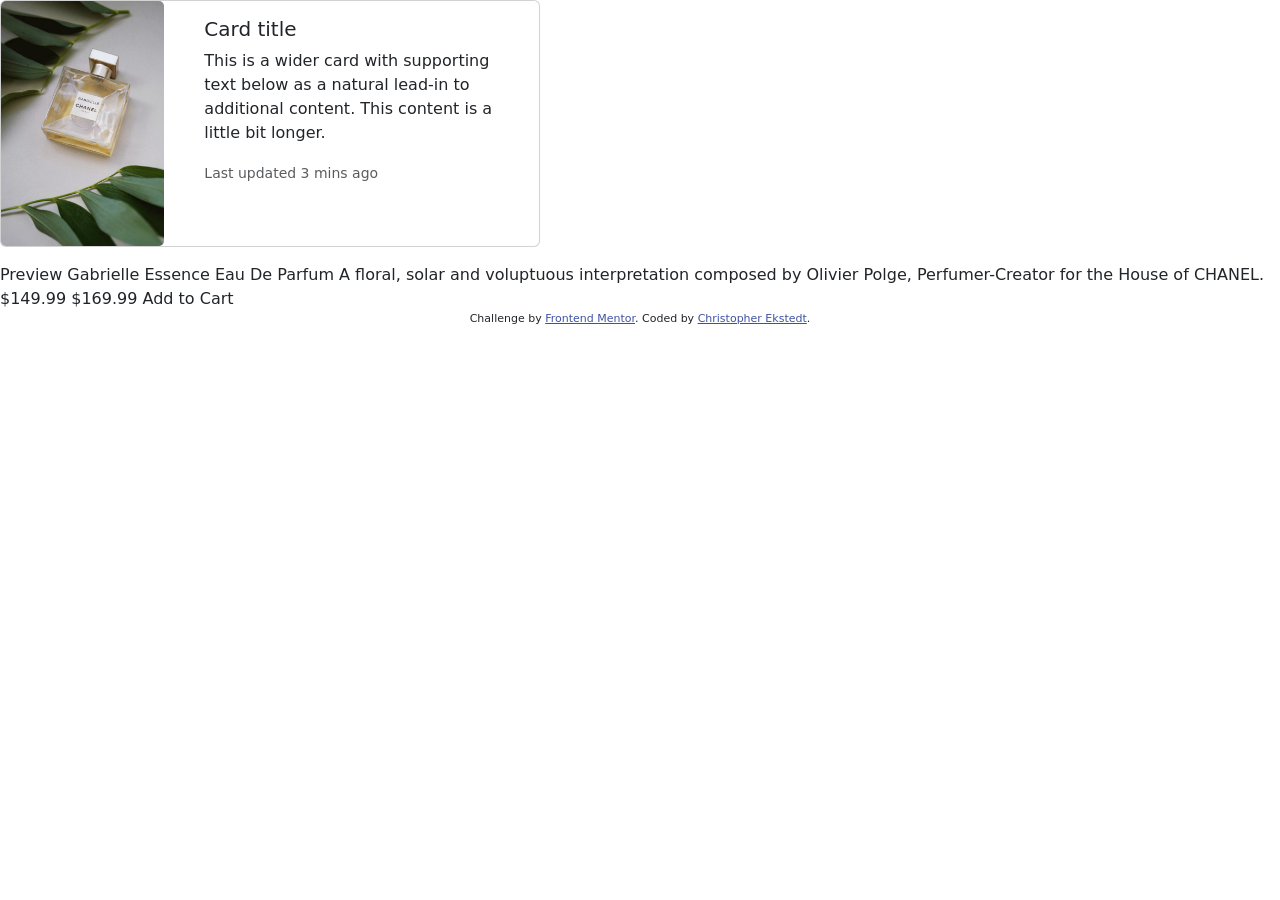
==== index.html @ 8dd99659 "Add Google Fonts." ====
<!DOCTYPE html>
<html lang="en">
  <head>
    <meta charset="UTF-8" />
    <!-- displays site properly based on user's device -->
    <meta name="viewport" content="width=device-width, initial-scale=1.0" />

    <link
      rel="icon"
      type="image/png"
      sizes="32x32"
      href="./images/favicon-32x32.png"
    />

    <!-- Google Fonts -->
    <link rel="preconnect" href="https://fonts.googleapis.com" />
    <link rel="preconnect" href="https://fonts.gstatic.com" crossorigin />
    <link
      href="https://fonts.googleapis.com/css2?family=Fraunces:opsz,wght@9..144,700&family=Montserrat:wght@500;700&display=swap"
      rel="stylesheet"
    />

    <!-- Custom Styles -->
    <link rel="stylesheet" href="css/styles.css" />

    <!-- Bootstrap CSS -->
    <link
      href="https://cdn.jsdelivr.net/npm/bootstrap@5.2.0-beta1/dist/css/bootstrap.min.css"
      rel="stylesheet"
      integrity="sha384-0evHe/X+R7YkIZDRvuzKMRqM+OrBnVFBL6DOitfPri4tjfHxaWutUpFmBp4vmVor"
      crossorigin="anonymous"
    />

    <title>Frontend Mentor | Product preview card component</title>
  </head>
  <body>
    <div class="card mb-3" style="max-width: 540px;">
      <div class="row no-gutters">
        <div class="col-md-4">
          <img
            src="images/image-product-desktop.jpg"
            class="card-img"
            alt="Product Image"
          />
        </div>
        <div class="col-md-8">
          <div class="card-body">
            <h5 class="card-title">Card title</h5>
            <p class="card-text">
              This is a wider card with supporting text below as a natural
              lead-in to additional content. This content is a little bit
              longer.
            </p>
            <p class="card-text">
              <small class="text-muted">Last updated 3 mins ago</small>
            </p>
          </div>
        </div>
      </div>
    </div>

    Preview Gabrielle Essence Eau De Parfum A floral, solar and voluptuous
    interpretation composed by Olivier Polge, Perfumer-Creator for the House of
    CHANEL. $149.99 $169.99 Add to Cart

    <div class="attribution">
      Challenge by
      <a href="https://www.frontendmentor.io?ref=challenge" target="_blank"
        >Frontend Mentor</a
      >. Coded by <a href="https://github.com/cekstedt">Christopher Ekstedt</a>.
    </div>

    <!-- Bootstrap JS -->
    <script
      src="https://cdn.jsdelivr.net/npm/bootstrap@5.2.0-beta1/dist/js/bootstrap.bundle.min.js"
      integrity="sha384-pprn3073KE6tl6bjs2QrFaJGz5/SUsLqktiwsUTF55Jfv3qYSDhgCecCxMW52nD2"
      crossorigin="anonymous"
    ></script>
  </body>
</html>
---- css/styles.css ----
.attribution {
  font-size: 11px;
  text-align: center;
}

.attribution a {
  color: hsl(228, 45%, 44%);
}

/* font-family: 'Fraunces', serif;

font-family: 'Montserrat', sans-serif; */
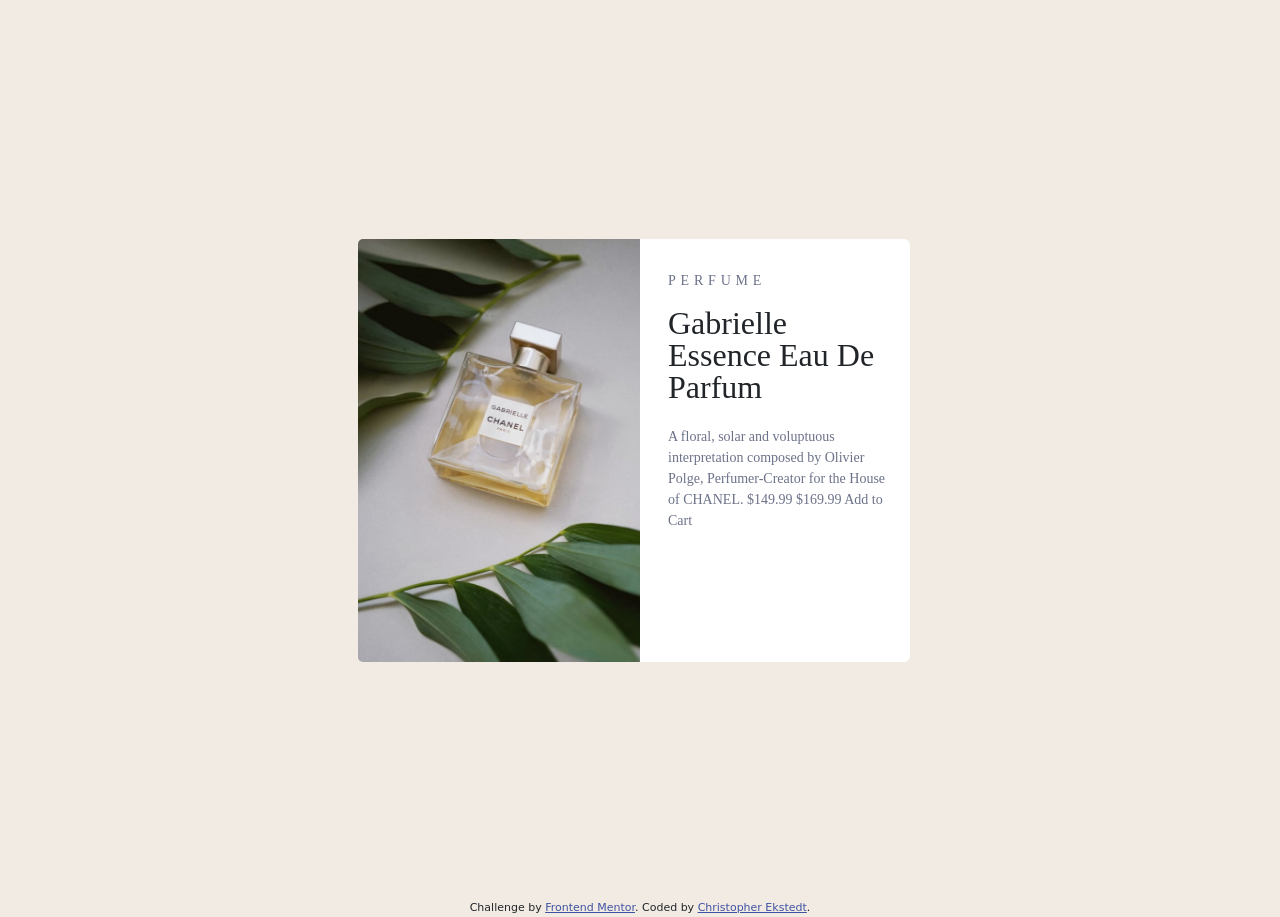
==== commit c2e27d0f: "Add spacing and styling to card image and body text." ====
--- a/index.html
+++ b/index.html
@@ -20,9 +20,6 @@
       rel="stylesheet"
     />
 
-    <!-- Custom Styles -->
-    <link rel="stylesheet" href="css/styles.css" />
-
     <!-- Bootstrap CSS -->
     <link
       href="https://cdn.jsdelivr.net/npm/bootstrap@5.2.0-beta1/dist/css/bootstrap.min.css"
@@ -31,37 +28,38 @@
       crossorigin="anonymous"
     />
 
+    <!-- Custom Styles -->
+    <link rel="stylesheet" href="css/styles.css" />
+
     <title>Frontend Mentor | Product preview card component</title>
   </head>
   <body>
-    <div class="card mb-3" style="max-width: 540px;">
-      <div class="row no-gutters">
-        <div class="col-md-4">
-          <img
-            src="images/image-product-desktop.jpg"
-            class="card-img"
-            alt="Product Image"
-          />
-        </div>
-        <div class="col-md-8">
-          <div class="card-body">
-            <h5 class="card-title">Card title</h5>
-            <p class="card-text">
-              This is a wider card with supporting text below as a natural
-              lead-in to additional content. This content is a little bit
-              longer.
-            </p>
-            <p class="card-text">
-              <small class="text-muted">Last updated 3 mins ago</small>
-            </p>
+    <div class="flex-container">
+      <div class="card border-0" style="max-width: 540px;">
+        <div class="row no-gutters">
+          <div class="col-md-6 card-img-container">
+            <img
+              src="images/image-product-desktop.jpg"
+              class="card-img"
+              alt="Product Image"
+            />
+          </div>
+          <div class="col-md-6 card-body-container">
+            <div class="card-body">
+              <p class="card-area">PERFUME</p>
+
+              <h2 class="card-title">Gabrielle Essence Eau De Parfum</h2>
+
+              <p class="card-text">
+                A floral, solar and voluptuous interpretation composed by
+                Olivier Polge, Perfumer-Creator for the House of CHANEL. $149.99
+                $169.99 Add to Cart
+              </p>
+            </div>
           </div>
         </div>
       </div>
     </div>
-
-    Preview Gabrielle Essence Eau De Parfum A floral, solar and voluptuous
-    interpretation composed by Olivier Polge, Perfumer-Creator for the House of
-    CHANEL. $149.99 $169.99 Add to Cart
 
     <div class="attribution">
       Challenge by
--- a/css/styles.css
+++ b/css/styles.css
@@ -1,3 +1,55 @@
+/* Document */
+
+body {
+  background-color: hsl(30, 38%, 92%);
+}
+
+p {
+  font-size: 14px;
+}
+
+.flex-container {
+  display: flex;
+  height: 100vh;
+  justify-content: center;
+  align-items: center;
+}
+
+/* Component */
+
+.card {
+  margin: auto;
+}
+
+.card-img-container {
+  padding: 0;
+}
+
+.card-img {
+  border-bottom-right-radius: 0;
+  border-top-right-radius: 0;
+}
+
+.card-area {
+  padding-top: 15px;
+  color: hsl(228, 12%, 48%);
+  font-family: "Montserrat";
+  letter-spacing: 0.3rem;
+}
+
+.card-title {
+  font-family: "Fraunces";
+  line-height: 1;
+}
+
+.card-text {
+  padding-top: 15px;
+  color: hsl(228, 12%, 48%);
+  font-family: "Montserrat";
+}
+
+/* Footer */
+
 .attribution {
   font-size: 11px;
   text-align: center;
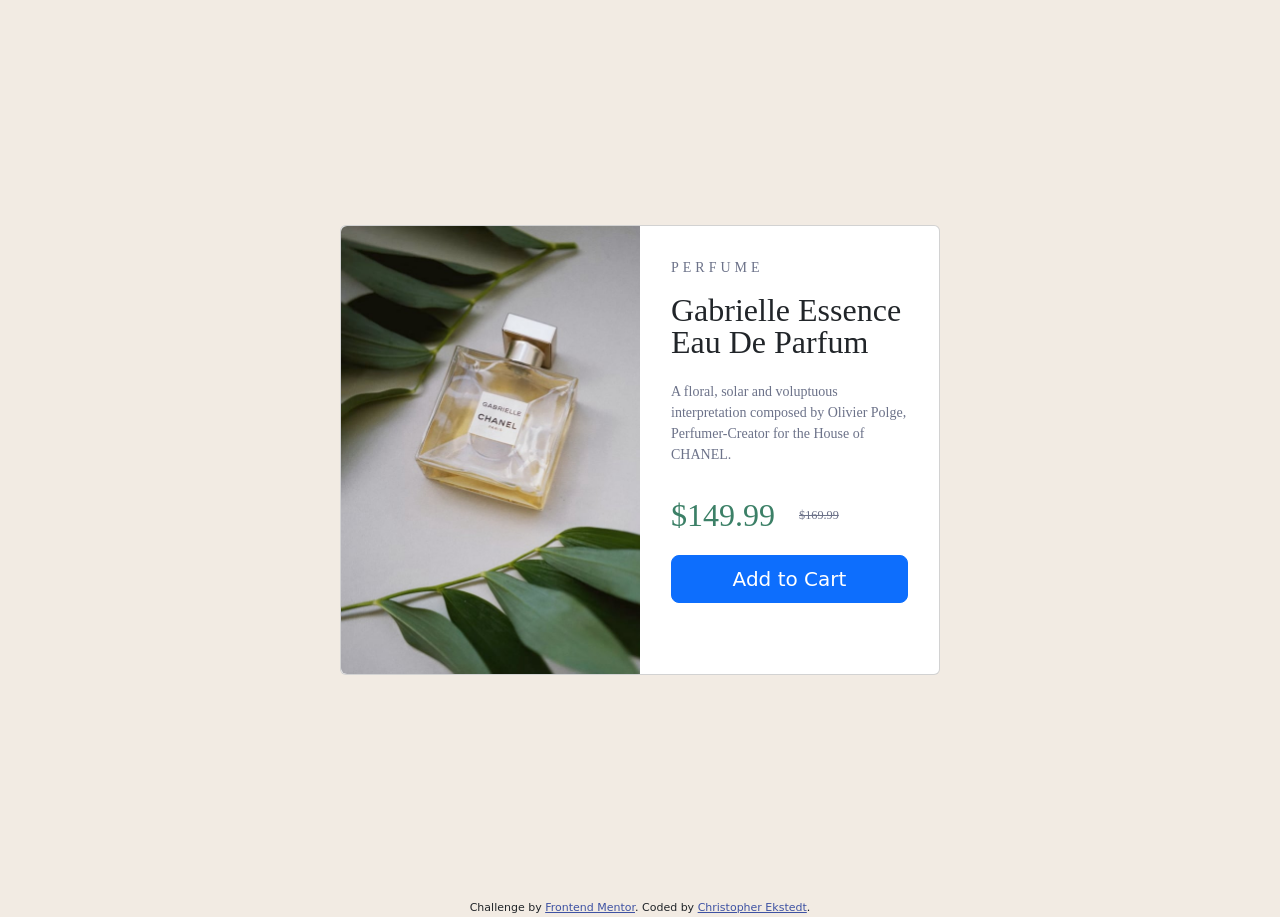
==== commit d82b305e: "Fix spacing bug (using Bootstrap 4 code with Bootstrap 5 installed.)" ====
--- a/index.html
+++ b/index.html
@@ -35,26 +35,36 @@
   </head>
   <body>
     <div class="flex-container">
-      <div class="card border-0" style="max-width: 540px;">
-        <div class="row no-gutters">
+      <div class="card" style="max-width: 600px;">
+        <div class="row g-0">
           <div class="col-md-6 card-img-container">
             <img
               src="images/image-product-desktop.jpg"
-              class="card-img"
+              class="img-fluid rounded-start"
               alt="Product Image"
             />
           </div>
           <div class="col-md-6 card-body-container">
             <div class="card-body">
-              <p class="card-area">PERFUME</p>
+              <p class="card-department">PERFUME</p>
 
               <h2 class="card-title">Gabrielle Essence Eau De Parfum</h2>
 
               <p class="card-text">
                 A floral, solar and voluptuous interpretation composed by
-                Olivier Polge, Perfumer-Creator for the House of CHANEL. $149.99
-                $169.99 Add to Cart
+                Olivier Polge, Perfumer-Creator for the House of CHANEL.
               </p>
+              <p class="prices-text">
+                <span class="current-price">$149.99</span>
+                <small class="old-price">$169.99</small>
+              </p>
+              <button
+                type="button"
+                class="btn btn-primary btn-lg col-12"
+                name="add-to-cart"
+              >
+                Add to Cart
+              </button>
             </div>
           </div>
         </div>
--- a/css/styles.css
+++ b/css/styles.css
@@ -17,24 +17,18 @@
 
 /* Component */
 
-.card {
-  margin: auto;
+.card-body-container {
+  padding: 15px;
 }
 
-.card-img-container {
-  padding: 0;
+.img-fluid {
+  height: 100%;
 }
 
-.card-img {
-  border-bottom-right-radius: 0;
-  border-top-right-radius: 0;
-}
-
-.card-area {
-  padding-top: 15px;
+.card-department {
   color: hsl(228, 12%, 48%);
   font-family: "Montserrat";
-  letter-spacing: 0.3rem;
+  letter-spacing: 0.25rem;
 }
 
 .card-title {
@@ -44,8 +38,28 @@
 
 .card-text {
   padding-top: 15px;
+  padding-bottom: 10px;
   color: hsl(228, 12%, 48%);
   font-family: "Montserrat";
+}
+
+.prices-text {
+  display: table;
+}
+
+.current-price {
+  color: hsl(158, 36%, 37%);
+  font-family: "Fraunces";
+  font-size: 2rem;
+  padding-right: 1.5rem;
+}
+
+.old-price {
+  font-family: "Montserrat";
+  color: hsl(228, 12%, 48%);
+  text-decoration: line-through;
+  vertical-align: middle;
+  display: table-cell;
 }
 
 /* Footer */
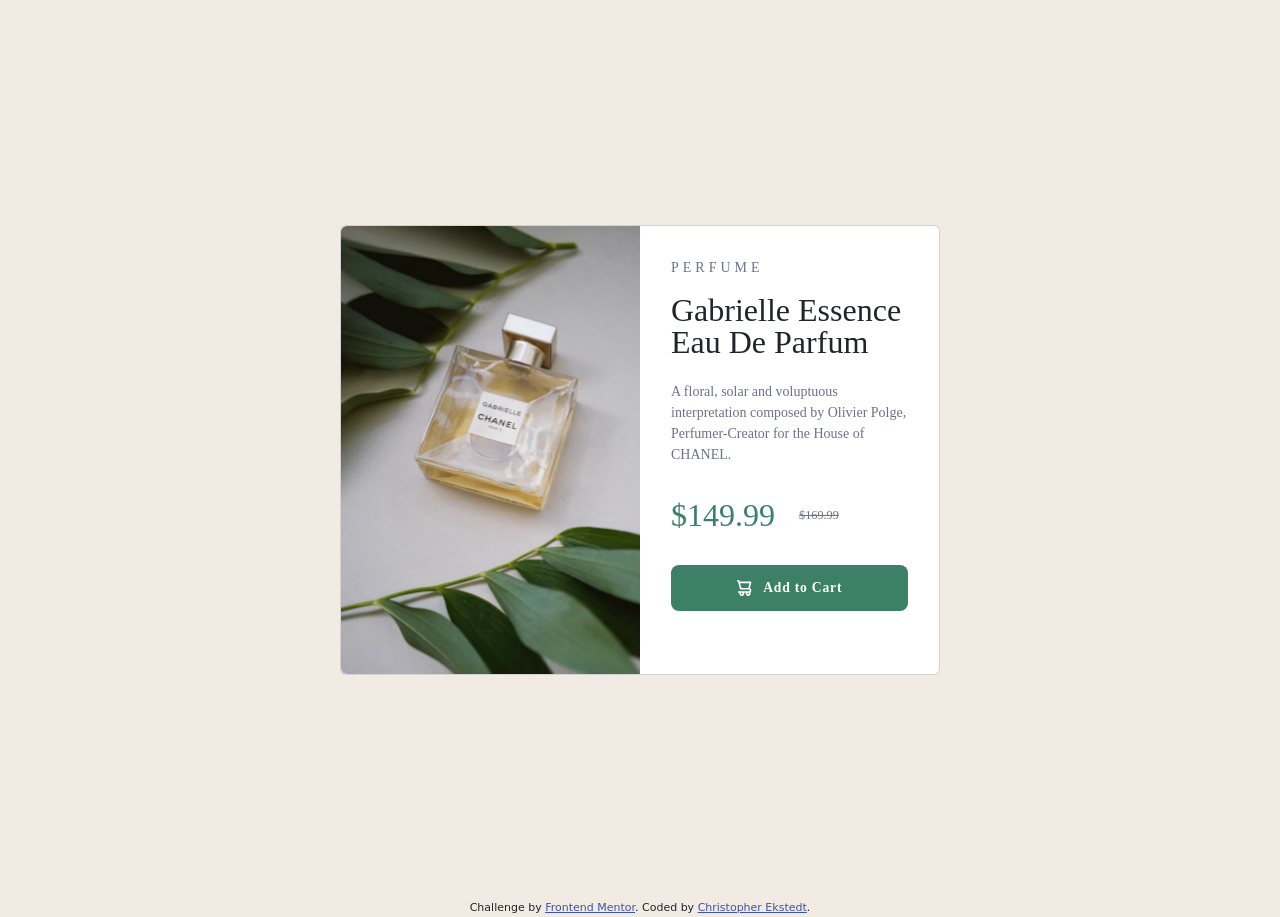
==== commit 8e90a877: "Finalize button styles. Desktop verion complete." ====
--- a/index.html
+++ b/index.html
@@ -63,6 +63,11 @@
                 class="btn btn-primary btn-lg col-12"
                 name="add-to-cart"
               >
+                <img
+                  class="cart-img"
+                  src="images/icon-cart.svg"
+                  alt="cart-image"
+                />
                 Add to Cart
               </button>
             </div>
--- a/css/styles.css
+++ b/css/styles.css
@@ -62,6 +62,27 @@
   display: table-cell;
 }
 
+.btn {
+  background-color: hsl(158, 36%, 37%);
+  font-family: "Montserrat";
+  font-weight: 700;
+  font-size: 0.85rem;
+  letter-spacing: 0.05rem;
+  border: 0;
+  padding: 0.8rem;
+  margin-top: 10px;
+}
+
+.btn:hover,
+.btn:focus {
+  background-color: hsl(212, 21%, 14%);
+  box-shadow: none !important;
+}
+
+.cart-img {
+  padding-right: 0.5rem;
+}
+
 /* Footer */
 
 .attribution {
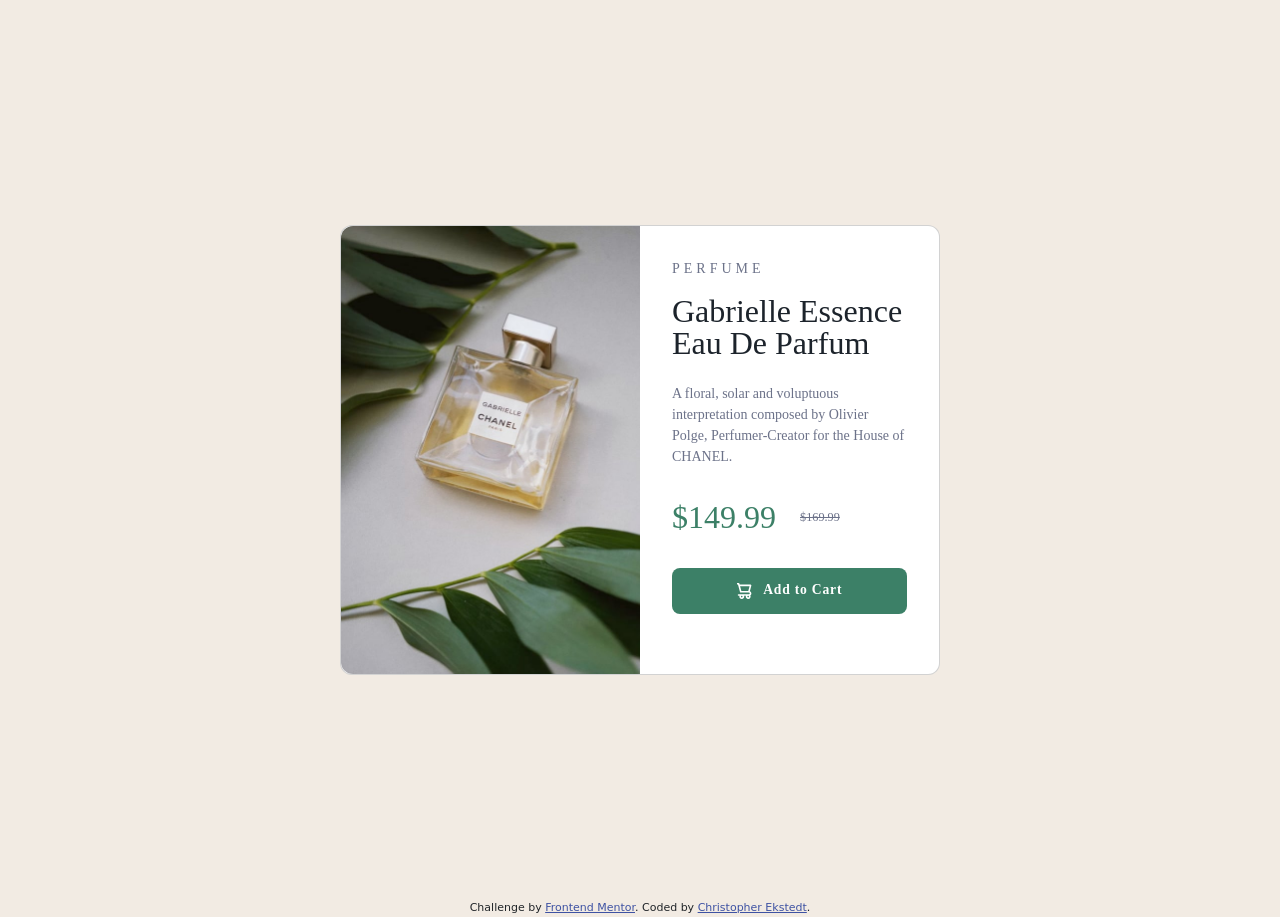
==== commit 637e8aec: "Refactor and some addtl minor style tweaks." ====
--- a/index.html
+++ b/index.html
@@ -22,9 +22,9 @@
 
     <!-- Bootstrap CSS -->
     <link
-      href="https://cdn.jsdelivr.net/npm/bootstrap@5.2.0-beta1/dist/css/bootstrap.min.css"
+      href="https://cdn.jsdelivr.net/npm/bootstrap@5.0.2/dist/css/bootstrap.min.css"
       rel="stylesheet"
-      integrity="sha384-0evHe/X+R7YkIZDRvuzKMRqM+OrBnVFBL6DOitfPri4tjfHxaWutUpFmBp4vmVor"
+      integrity="sha384-EVSTQN3/azprG1Anm3QDgpJLIm9Nao0Yz1ztcQTwFspd3yD65VohhpuuCOmLASjC"
       crossorigin="anonymous"
     />
 
@@ -35,22 +35,24 @@
   </head>
   <body>
     <div class="flex-container">
-      <div class="card" style="max-width: 600px;">
+      <div class="card">
         <div class="row g-0">
           <div class="col-md-6 card-img-container">
             <img
               src="images/image-product-desktop.jpg"
-              class="img-fluid rounded-start"
+              class="img-fluid product-img"
               alt="Product Image"
             />
           </div>
           <div class="col-md-6 card-body-container">
             <div class="card-body">
-              <p class="card-department">PERFUME</p>
+              <p class="product-department">PERFUME</p>
 
-              <h2 class="card-title">Gabrielle Essence Eau De Parfum</h2>
+              <h2 class="card-title product-title">
+                Gabrielle Essence Eau De Parfum
+              </h2>
 
-              <p class="card-text">
+              <p class="card-text product-text">
                 A floral, solar and voluptuous interpretation composed by
                 Olivier Polge, Perfumer-Creator for the House of CHANEL.
               </p>
@@ -85,8 +87,8 @@
 
     <!-- Bootstrap JS -->
     <script
-      src="https://cdn.jsdelivr.net/npm/bootstrap@5.2.0-beta1/dist/js/bootstrap.bundle.min.js"
-      integrity="sha384-pprn3073KE6tl6bjs2QrFaJGz5/SUsLqktiwsUTF55Jfv3qYSDhgCecCxMW52nD2"
+      src="https://cdn.jsdelivr.net/npm/bootstrap@5.0.2/dist/js/bootstrap.bundle.min.js"
+      integrity="sha384-MrcW6ZMFYlzcLA8Nl+NtUVF0sA7MsXsP1UyJoMp4YLEuNSfAP+JcXn/tWtIaxVXM"
       crossorigin="anonymous"
     ></script>
   </body>
--- a/css/styles.css
+++ b/css/styles.css
@@ -2,10 +2,6 @@
 
 body {
   background-color: hsl(30, 38%, 92%);
-}
-
-p {
-  font-size: 14px;
 }
 
 .flex-container {
@@ -17,30 +13,41 @@
 
 /* Component */
 
-.card-body-container {
-  padding: 15px;
+.card {
+  font-family: "Montserrat";
+  font-size: 14px;
+  color: hsl(228, 12%, 48%);
+  max-width: 600px;
+  border-radius: 0.75rem;
 }
 
-.img-fluid {
-  height: 100%;
+.card-body-container {
+  padding: 1rem;
 }
 
-.card-department {
-  color: hsl(228, 12%, 48%);
-  font-family: "Montserrat";
+/* Image Side */
+
+.product-img {
+  height: 100%;
+  border-bottom-left-radius: 0.75rem;
+  border-top-left-radius: 0.75rem;
+}
+
+/* Description Side */
+
+.product-department {
   letter-spacing: 0.25rem;
 }
 
-.card-title {
+.product-title {
   font-family: "Fraunces";
+  color: hsl(212, 21%, 14%);
   line-height: 1;
 }
 
-.card-text {
-  padding-top: 15px;
-  padding-bottom: 10px;
-  color: hsl(228, 12%, 48%);
-  font-family: "Montserrat";
+.product-text {
+  padding-top: 1rem;
+  padding-bottom: 0.65rem;
 }
 
 .prices-text {
@@ -55,8 +62,6 @@
 }
 
 .old-price {
-  font-family: "Montserrat";
-  color: hsl(228, 12%, 48%);
   text-decoration: line-through;
   vertical-align: middle;
   display: table-cell;
@@ -64,13 +69,12 @@
 
 .btn {
   background-color: hsl(158, 36%, 37%);
-  font-family: "Montserrat";
   font-weight: 700;
   font-size: 0.85rem;
   letter-spacing: 0.05rem;
   border: 0;
   padding: 0.8rem;
-  margin-top: 10px;
+  margin-top: 0.65rem;
 }
 
 .btn:hover,
@@ -93,7 +97,3 @@
 .attribution a {
   color: hsl(228, 45%, 44%);
 }
-
-/* font-family: 'Fraunces', serif;
-
-font-family: 'Montserrat', sans-serif; */
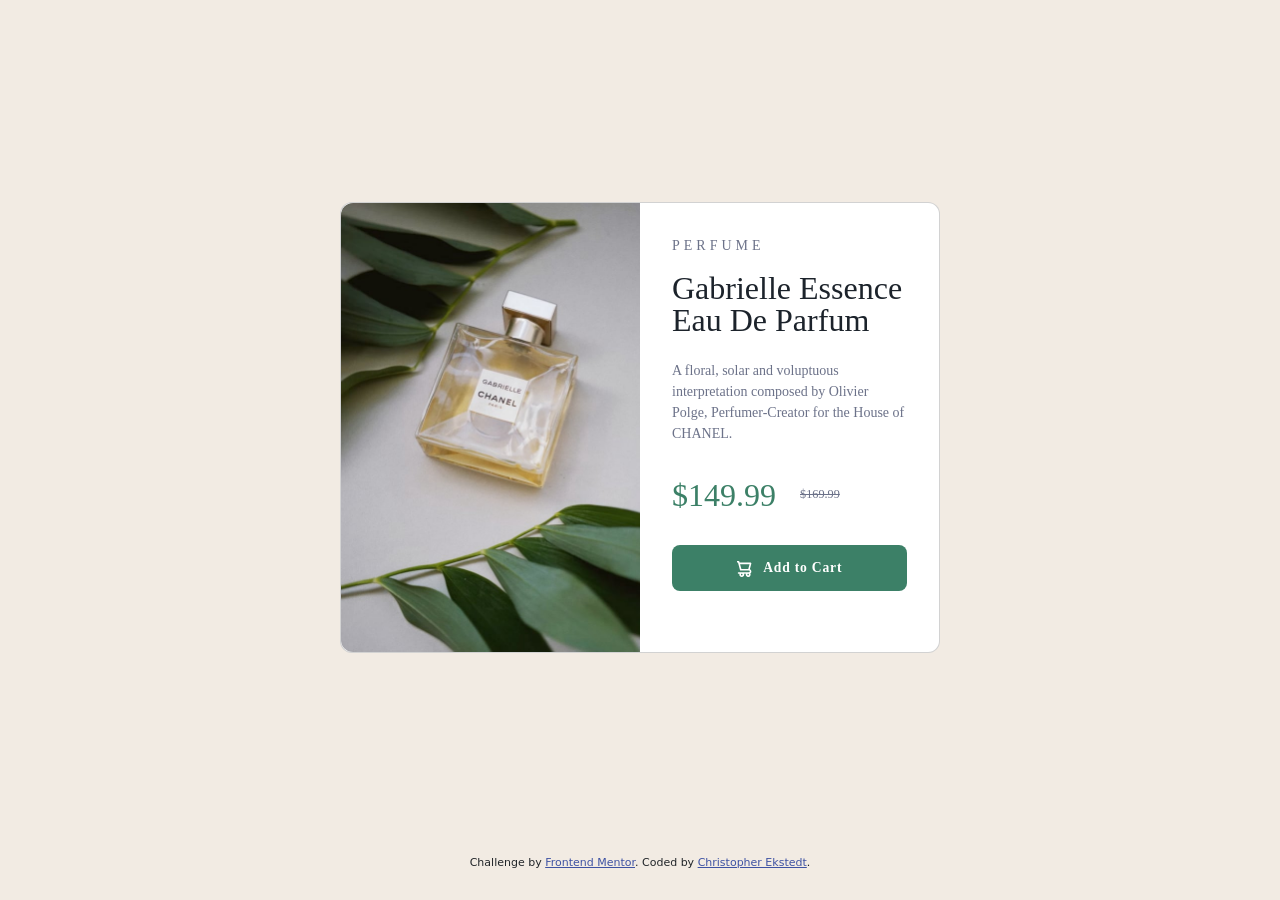
==== commit 5d5b7e8c: "Fix footer bug, always rendering below page." ====
--- a/index.html
+++ b/index.html
@@ -37,14 +37,19 @@
     <div class="flex-container">
       <div class="card">
         <div class="row g-0">
-          <div class="col-md-6 card-img-container">
+          <div class="col-md-6 col-sm-6 card-img-container">
             <img
               src="images/image-product-desktop.jpg"
-              class="img-fluid product-img"
+              class="img-fluid product-img img-desktop"
+              alt="Product Image"
+            />
+            <img
+              src="images/image-product-mobile.jpg"
+              class="img-fluid product-img img-mobile"
               alt="Product Image"
             />
           </div>
-          <div class="col-md-6 card-body-container">
+          <div class="col-md-6 col-sm-6 card-body-container">
             <div class="card-body">
               <p class="product-department">PERFUME</p>
 
@@ -77,19 +82,13 @@
         </div>
       </div>
     </div>
-
+  </body>
+  <footer>
     <div class="attribution">
       Challenge by
       <a href="https://www.frontendmentor.io?ref=challenge" target="_blank"
         >Frontend Mentor</a
       >. Coded by <a href="https://github.com/cekstedt">Christopher Ekstedt</a>.
     </div>
-
-    <!-- Bootstrap JS -->
-    <script
-      src="https://cdn.jsdelivr.net/npm/bootstrap@5.0.2/dist/js/bootstrap.bundle.min.js"
-      integrity="sha384-MrcW6ZMFYlzcLA8Nl+NtUVF0sA7MsXsP1UyJoMp4YLEuNSfAP+JcXn/tWtIaxVXM"
-      crossorigin="anonymous"
-    ></script>
-  </body>
+  </footer>
 </html>
--- a/css/styles.css
+++ b/css/styles.css
@@ -6,7 +6,8 @@
 
 .flex-container {
   display: flex;
-  height: 100vh;
+  flex-direction: column;
+  min-height: 95vh;
   justify-content: center;
   align-items: center;
 }
@@ -31,6 +32,14 @@
   height: 100%;
   border-bottom-left-radius: 0.75rem;
   border-top-left-radius: 0.75rem;
+}
+
+.img-desktop {
+  display: block;
+}
+
+.img-mobile {
+  display: none;
 }
 
 /* Description Side */
@@ -92,8 +101,57 @@
 .attribution {
   font-size: 11px;
   text-align: center;
+  margin-top: auto;
 }
 
 .attribution a {
   color: hsl(228, 45%, 44%);
 }
+
+/* Mobile Changes */
+
+@media (max-width: 576px) {
+  .card {
+    margin: 1rem;
+  }
+
+  /* Image Side */
+
+  .img-desktop {
+    display: none;
+  }
+
+  .img-mobile {
+    display: block;
+  }
+
+  .product-img {
+    border-bottom-left-radius: 0;
+    border-top-left-radius: 0.75rem;
+    border-top-right-radius: 0.75rem;
+  }
+
+  /* Description Side */
+
+  .card-body-container {
+    padding: 0.5rem;
+  }
+
+  .product-department {
+    font-size: 0.8rem;
+  }
+
+  .product-title {
+    font-size: 2rem;
+  }
+
+  .product-text {
+    font-size: 0.8rem;
+    line-height: 1.8;
+    margin-bottom: 2rem;
+  }
+
+  .prices-text {
+    margin: 0;
+  }
+}
